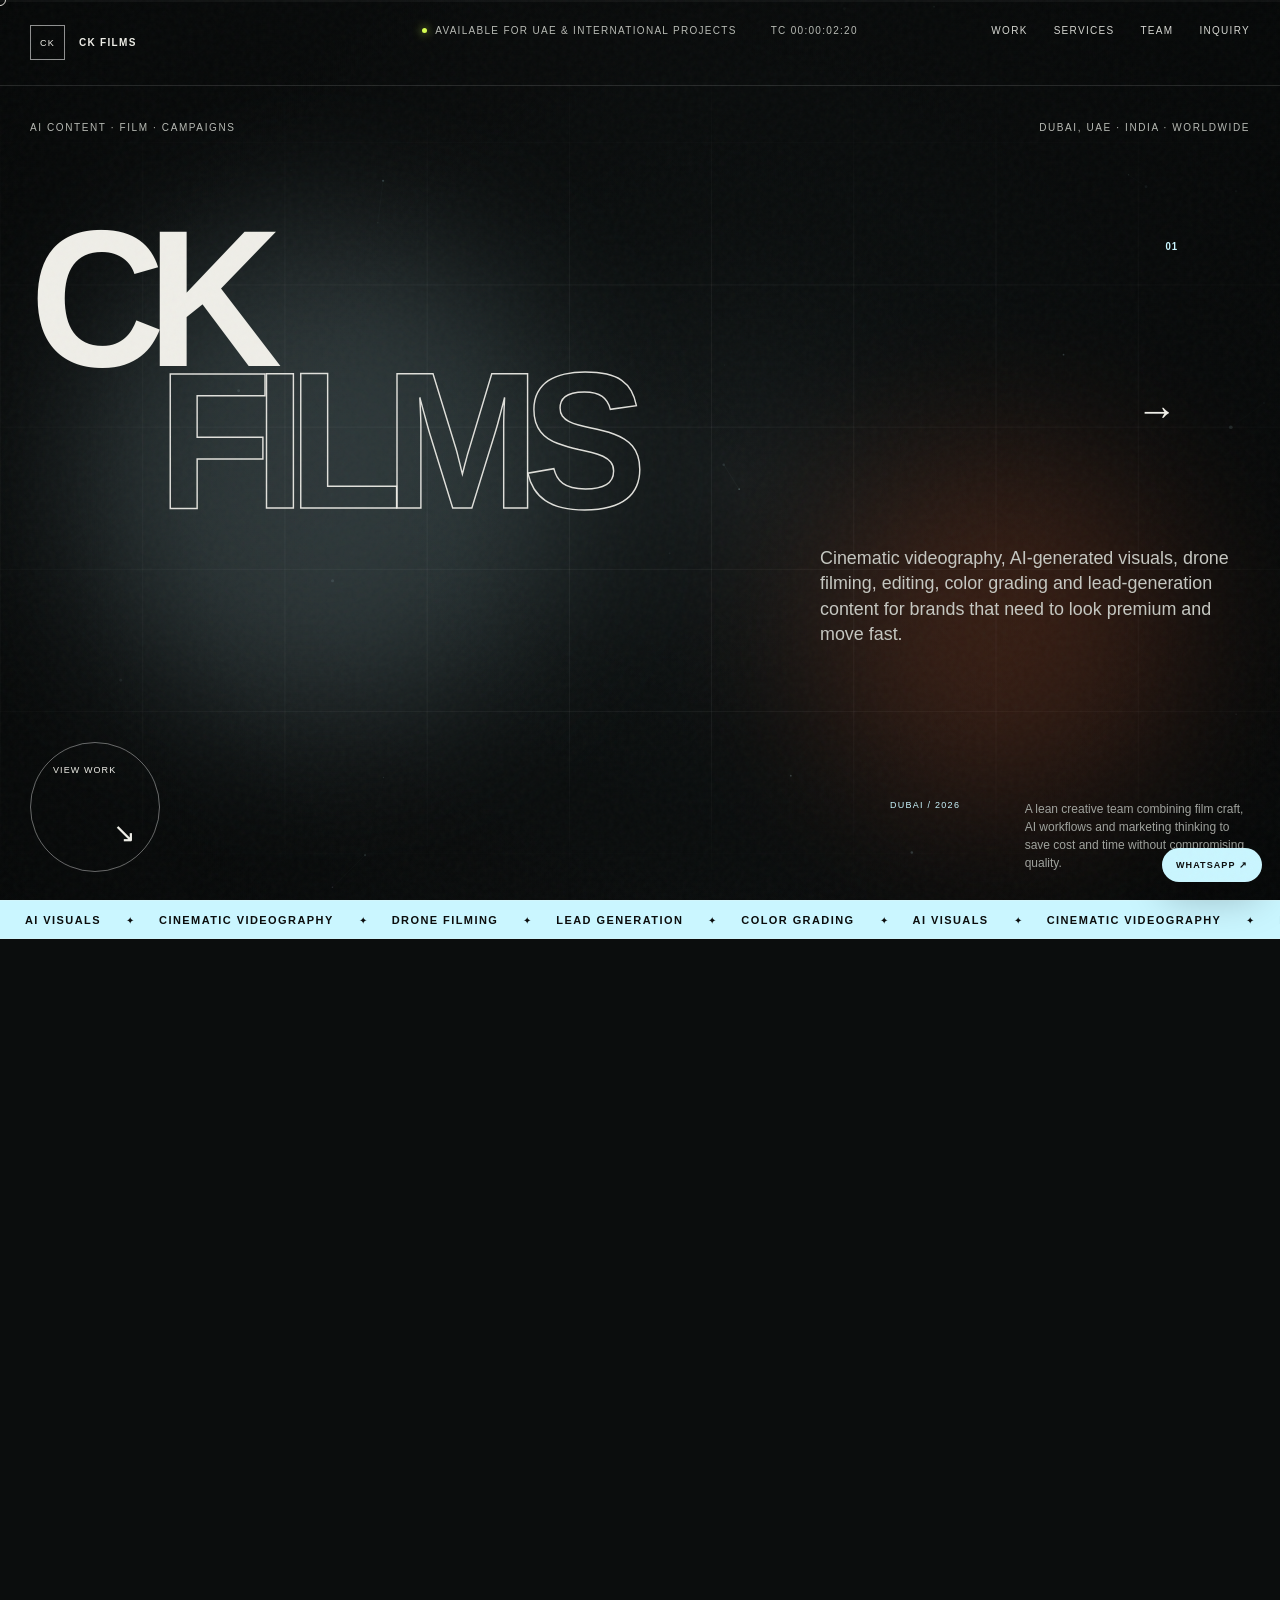
==== _qa/baseline/index.html @ 1fedb95a "Improve responsive layouts, motion lifecycle and portrait delivery" ====
<!doctype html>
<html lang="en">
<head>
  <meta charset="utf-8" />
  <meta name="viewport" content="width=device-width, initial-scale=1" />
  <meta name="description" content="CK FILMS — AI visuals, cinematic videography, aerial filming, editing, color grading and lead-generation content for brands, creators and organisations in the UAE and beyond." />
  <meta property="og:title" content="CK FILMS — Cinematic Content & AI Visual Studio" />
  <meta property="og:description" content="A Dubai-based creative studio for AI content, brand films, commercial video, drone filming, editing and lead-generation campaigns." />
  <meta property="og:type" content="website" />
  <title>CK FILMS — Cinematic Content & AI Visual Studio</title>
  <link rel="stylesheet" href="styles.css" />
  <link rel="stylesheet" href="phase1.css" />
</head>
<body>
  <div class="noise" aria-hidden="true"></div>
  <div class="scroll-progress" aria-hidden="true"><span></span></div>

  <div class="loader" id="loader" aria-label="Loading website">
    <button class="loader-skip" id="skipLoader" type="button">Skip sequence</button>
    <div class="loader-topline"><span>CK FILMS</span><span class="loader-rec"><i></i> INITIALIZING</span></div>
    <div class="loader-center"><div class="loader-mark" aria-hidden="true">CK<span>/</span>F</div><p>Visuals engineered for attention.</p></div>
    <div class="loader-bottom"><span id="loaderStatus">Rendering signal</span><strong><span id="loaderPercent">0</span>%</strong></div>
    <div class="loader-bar"><span id="loaderBar"></span></div>
  </div>

  <div class="cursor" id="cursor" aria-hidden="true"></div>
  <div class="cursor-label" id="cursorLabel" aria-hidden="true">VIEW</div>

  <header class="site-header" id="top">
    <a class="brand" href="#top" aria-label="CK FILMS home"><span class="brand-mark">CK</span><span class="brand-name">CK FILMS</span></a>
    <div class="header-meta"><span class="status"><i></i> Available for UAE & international projects</span><span class="timecode" id="timecode">TC 00:00:00:00</span></div>
    <nav class="nav" aria-label="Primary navigation"><a href="#work">Work</a><a href="#services">Services</a><a href="#team">Team</a><a href="#contact">Inquiry</a></nav>
  </header>

  <main>
    <section class="hero" aria-labelledby="hero-title">
      <canvas id="signalCanvas" aria-hidden="true"></canvas>
      <div class="hero-grid" aria-hidden="true"></div>
      <div class="hero-orb orb-one" aria-hidden="true"></div>
      <div class="hero-orb orb-two" aria-hidden="true"></div>

      <div class="hero-kicker reveal"><span>AI content · film · campaigns</span><span>Dubai, UAE · India · Worldwide</span></div>

      <div class="hero-title-wrap">
        <h1 id="hero-title" class="hero-title" aria-label="CK Films"><span class="line line-one"><span>CK</span><em>01</em></span><span class="line line-two"><span>FILMS</span><em>→</em></span></h1>
        <p class="hero-sub reveal">Cinematic videography, AI-generated visuals, drone filming, editing, color grading and lead-generation content for brands that need to look premium and move fast.</p>
      </div>

      <div class="hero-bottom reveal"><a class="round-link magnetic" href="#work"><span>View work</span><b>↘</b></a><div class="hero-note"><span class="eyebrow">Dubai / 2026</span><p>A lean creative team combining film craft, AI workflows and marketing thinking to save cost and time without compromising quality.</p></div></div>
    </section>

    <div class="ticker" aria-hidden="true"><div class="ticker-track"><span>AI VISUALS</span><i>✦</i><span>CINEMATIC VIDEOGRAPHY</span><i>✦</i><span>DRONE FILMING</span><i>✦</i><span>LEAD GENERATION</span><i>✦</i><span>COLOR GRADING</span><i>✦</i><span>AI VISUALS</span><i>✦</i><span>CINEMATIC VIDEOGRAPHY</span><i>✦</i><span>DRONE FILMING</span><i>✦</i><span>LEAD GENERATION</span><i>✦</i><span>COLOR GRADING</span><i>✦</i></div></div>

    <section class="manifesto section-pad" id="studio">
      <div class="section-index reveal"><span>01</span><span>Studio signal</span></div>
      <div class="manifesto-copy">
        <p class="big-copy split-reveal">Not just content. <span>Commercial visuals with cinematic pressure.</span> We help brands, creators and organisations turn attention into trust, inquiries and action.</p>
        <div class="manifesto-details reveal">
          <p>CK FILMS works across production, post-production, AI content, marketing campaigns, events, product shoots, surveying, social media visuals and personal branding.</p>
          <dl><div><dt>9+</dt><dd>Years collective experience</dd></div><div><dt>UAE</dt><dd>Dubai-based production</dd></div><div><dt>AI</dt><dd>Future-ready workflows</dd></div></dl>
        </div>
      </div>
    </section>

    <section class="work section-pad" id="work">
      <div class="section-heading reveal"><div class="section-index"><span>02</span><span>Selected work</span></div><h2>Portfolio built<br><i>across</i> film, property and campaigns.</h2><p>Public work samples from cinema, real estate, government events, documentary and lead-generation campaigns.</p></div>
      <div class="portfolio-grid">
        <article class="portfolio-card interactive-card reveal" data-cursor="WATCH"><a href="https://youtu.be/6HrCQSFXD7U" target="_blank" rel="noopener"><figure class="project-visual portfolio-thumb"><img src="https://i.ytimg.com/vi/6HrCQSFXD7U/maxresdefault.jpg" onerror="this.onerror=null;this.src='https://i.ytimg.com/vi/6HrCQSFXD7U/hqdefault.jpg'" alt="Guthlee Ladoo film thumbnail" loading="lazy" /><span>WATCH ↗</span></figure><div class="portfolio-info"><span>01 / Bollywood Film · India</span><h3>Guthlee Ladoo</h3><p>Hindi social drama centred on education, dignity and caste barriers. Role: Aerial Filming Department & Assistant Camera for UV Films.</p></div></a></article>
        <article class="portfolio-card interactive-card reveal" data-cursor="WATCH"><a href="https://youtu.be/RdXwJOq5CfM" target="_blank" rel="noopener"><figure class="project-visual portfolio-thumb"><img src="https://i.ytimg.com/vi/RdXwJOq5CfM/maxresdefault.jpg" onerror="this.onerror=null;this.src='https://i.ytimg.com/vi/RdXwJOq5CfM/hqdefault.jpg'" alt="Top Listings with Ali and Ankita property showcase thumbnail" loading="lazy" /><span>WATCH ↗</span></figure><div class="portfolio-info"><span>02 / Property Showcase · Dubai</span><h3>Top Listings with Ali & Ankita</h3><p>Personal-brand property showcase designed to present real estate with polish, pace and on-camera credibility.</p></div></a></article>
        <article class="portfolio-card interactive-card reveal" data-cursor="WATCH"><a href="https://youtu.be/1StlMoqZpOc" target="_blank" rel="noopener"><figure class="project-visual portfolio-thumb"><img src="https://i.ytimg.com/vi/1StlMoqZpOc/maxresdefault.jpg" onerror="this.onerror=null;this.src='https://i.ytimg.com/vi/1StlMoqZpOc/hqdefault.jpg'" alt="Farooq Syed property showcase thumbnail" loading="lazy" /><span>WATCH ↗</span></figure><div class="portfolio-info"><span>03 / Property Showcase · Dubai</span><h3>Farooq Syed</h3><p>Real-estate personal brand video shaped for authority, clarity and premium property presentation.</p></div></a></article>
        <article class="portfolio-card interactive-card reveal" data-cursor="WATCH"><a href="https://youtu.be/qus_mx6tGi0" target="_blank" rel="noopener"><figure class="project-visual portfolio-thumb"><img src="https://i.ytimg.com/vi/qus_mx6tGi0/maxresdefault.jpg" onerror="this.onerror=null;this.src='https://i.ytimg.com/vi/qus_mx6tGi0/hqdefault.jpg'" alt="DIPLO Sports event highlights thumbnail" loading="lazy" /><span>WATCH ↗</span></figure><div class="portfolio-info"><span>04 / Event Highlights · Abu Dhabi</span><h3>DIPLO Sports</h3><p>Sports event coverage for the Ministry of Foreign Affairs, Abu Dhabi, captured as an energetic highlights film.</p></div></a></article>
        <article class="portfolio-card interactive-card reveal" data-cursor="WATCH"><a href="https://youtu.be/qw5K95T96I8" target="_blank" rel="noopener"><figure class="project-visual portfolio-thumb"><img src="https://i.ytimg.com/vi/qw5K95T96I8/maxresdefault.jpg" onerror="this.onerror=null;this.src='https://i.ytimg.com/vi/qw5K95T96I8/hqdefault.jpg'" alt="IMTIAZ Development marketing video thumbnail" loading="lazy" /><span>WATCH ↗</span></figure><div class="portfolio-info"><span>05 / Advertisement · Dubai</span><h3>IMTIAZ Development</h3><p>Marketing video for lead generation, created to make a real-estate offer feel clear, premium and action-oriented.</p></div></a></article>
        <article class="portfolio-card interactive-card reveal" data-cursor="WATCH"><a href="https://youtu.be/nFYw2ONS-O8" target="_blank" rel="noopener"><figure class="project-visual portfolio-thumb"><img src="https://i.ytimg.com/vi/nFYw2ONS-O8/maxresdefault.jpg" onerror="this.onerror=null;this.src='https://i.ytimg.com/vi/nFYw2ONS-O8/hqdefault.jpg'" alt="Mi Prabhakar documentary thumbnail" loading="lazy" /><span>WATCH ↗</span></figure><div class="portfolio-info"><span>06 / Documentary · UAE & India</span><h3>Mi Prabhakar</h3><p>Documentary project for OM Pathak Films, Los Angeles, connecting story, place and lived experience across UAE and India.</p></div></a></article>
      </div>
    </section>

    <section class="capabilities section-pad" id="services">
      <div class="section-heading compact reveal"><div class="section-index"><span>03</span><span>Services</span></div><h2>Inquiry-first services.<br>Built around your outcome.</h2></div>
      <div class="service-list">
        <article class="service-row reveal"><span class="service-no">01</span><h3>AI-Generated Visuals</h3><p>Concept visuals, campaign frames, mood films and impossible scenes built with controlled AI workflows.</p><span class="service-tag">Price on request</span></article>
        <article class="service-row reveal"><span class="service-no">02</span><h3>Lead Generation</h3><p>Video-led marketing campaigns designed to move viewers from attention to inquiry.</p><span class="service-tag">Price on request</span></article>
        <article class="service-row reveal"><span class="service-no">03</span><h3>Videography & Drone Filming</h3><p>Cinematic filming, aerial visuals, events, surveying, brand stories and commercial video production.</p><span class="service-tag">Price on request</span></article>
        <article class="service-row reveal"><span class="service-no">04</span><h3>Product & Commercial Shoots</h3><p>Photography and video assets for products, launches, websites, listings and campaigns.</p><span class="service-tag">Price on request</span></article>
        <article class="service-row reveal"><span class="service-no">05</span><h3>Reels, Shorts & Social Content</h3><p>Short-form content systems for Instagram, YouTube, personal branding and social media management.</p><span class="service-tag">Price on request</span></article>
        <article class="service-row reveal"><span class="service-no">06</span><h3>Editing & Color Grading</h3><p>DaVinci Resolve editing, color grading, finishing, thumbnails and campaign-ready delivery.</p><span class="service-tag">Price on request</span></article>
      </div>
    </section>

    <section class="process section-pad" id="method">
      <div class="process-sticky reveal"><div class="section-index"><span>04</span><span>Method</span></div><h2>From brief<br>to booked leads.</h2><p>A practical workflow for brands that need premium visuals without a slow, expensive production maze.</p></div>
      <div class="process-steps">
        <article class="reveal"><span>01 / Discover</span><h3>Clarify the outcome.</h3><p>We identify the target audience, offer, platform and action your content should create.</p></article>
        <article class="reveal"><span>02 / Design</span><h3>Shape the visual language.</h3><p>References, scripts, AI concepts, locations and production style become one clear treatment.</p></article>
        <article class="reveal"><span>03 / Produce</span><h3>Capture and generate.</h3><p>Film, drone, photography, AI visuals and post-production are combined only where they add real value.</p></article>
        <article class="reveal"><span>04 / Release</span><h3>Deliver for platforms.</h3><p>Final assets are prepared for websites, reels, YouTube, ads, WhatsApp funnels and sales conversations.</p></article>
      </div>
    </section>

    <section class="team section-pad" id="team">
      <div class="section-heading reveal"><div class="section-index"><span>05</span><span>Team</span></div><h2>Specialists across<br><i>content, film</i> and growth.</h2><p>A focused three-person creative and performance team for campaigns, content systems and cinematic production.</p></div>
      <div class="team-grid team-grid-three">
        <article class="team-card reveal">
          <figure class="team-photo"><img src="[data-uri]" alt="Ammer Afaq portrait" loading="lazy" /></figure>
          <span>Digital Marketing Manager & Content Strategy Lead</span>
          <h3>Ammer Afaq</h3>
          <p>Marketing strategy, campaign planning and digital brand growth for real estate and service-led businesses.</p>
          <a href="https://www.linkedin.com/in/filmsbyafaq" target="_blank" rel="noopener">LinkedIn ↗</a>
        </article>
        <article class="team-card reveal team-featured">
          <figure class="team-photo team-photo-varun"><img src="[data-uri]" alt="Varun Sharma portrait" loading="lazy" /></figure>
          <span>Performance Marketing Specialist</span>
          <h3>Varun Sharma</h3>
          <p>Performance marketing, paid campaigns, funnel thinking and measurable lead-generation support.</p>
          <a href="https://www.linkedin.com/in/varunsharma1992" target="_blank" rel="noopener">LinkedIn ↗</a>
        </article>
        <article class="team-card reveal">
          <figure class="team-photo team-photo-chetan"><img src="[data-uri]" alt="Chetan Kapadnis portrait" loading="lazy" /></figure>
          <span>Founder & Media Production</span>
          <h3>Chetan Kapadnis</h3>
          <p>Founder, videographer, drone filming lead, editor and media production direction for CK FILMS.</p>
          <a href="https://www.linkedin.com/in/chetankapadnis147" target="_blank" rel="noopener">LinkedIn ↗</a>
        </article>
      </div>
    </section>

    <section class="about section-pad" id="about">
      <div class="section-index reveal"><span>06</span><span>About CK FILMS</span></div>
      <div class="about-grid reveal">
        <h2>A Dubai-based creative team for film, AI and marketing content.</h2>
        <div>
          <p>CK FILMS brings together filmmakers, editors, DaVinci Resolve colorists, AI content creators, marketing specialists and drone pilots with 9+ years of collective experience across production, events, real estate, social media, product content and brand storytelling.</p>
          <p>The public brand operates with India and UAE licence coverage for video, post-production, photography and related creative services. Exact licence details can be surfaced in proposals, invoices and legal pages without making the homepage feel administrative.</p>
        </div>
      </div>
    </section>

    <section class="contact" id="contact">
      <div class="contact-glow" aria-hidden="true"></div>
      <div class="section-index reveal"><span>07</span><span>Start a project</span></div>
      <p class="contact-kicker reveal">Have a film, campaign or brand story in mind?</p>
      <a class="contact-link magnetic reveal" href="https://wa.me/971505148299" target="_blank" rel="noopener"><span>INQUIRE NOW.</span><b>↗</b></a>
      <div class="contact-layout reveal">
        <form name="project-inquiry" method="POST" data-netlify="true" netlify-honeypot="bot-field" class="inquiry-form">
          <input type="hidden" name="form-name" value="project-inquiry" />
          <p class="hidden-field"><label>Don’t fill this out: <input name="bot-field" /></label></p>
          <label>Name <input type="text" name="name" autocomplete="name" required /></label>
          <label>Email <input type="email" name="email" autocomplete="email" required /></label>
          <label>WhatsApp / Phone <input type="tel" name="phone" autocomplete="tel" /></label>
          <label>What do you need? <textarea name="message" rows="5" placeholder="Tell us about your shoot, campaign, product, event or AI visual idea." required></textarea></label>
          <button class="form-submit magnetic" type="submit">Send inquiry ↗</button>
        </form>
        <div class="contact-meta">
          <div><span>Email</span><a href="mailto:kapadnis81@gmail.com">kapadnis81@gmail.com</a></div>
          <div><span>WhatsApp</span><a href="https://wa.me/971505148299" target="_blank" rel="noopener">+971 50 514 8299</a></div>
          <div><span>Based in</span><p>Dubai, UAE</p></div>
          <div><span>Social</span><a href="https://www.instagram.com/ckfilmz" target="_blank" rel="noopener">Instagram ↗</a><a href="https://youtube.com/@ckfilmz9" target="_blank" rel="noopener">YouTube ↗</a></div>
        </div>
      </div>
    </section>
  </main>

  <footer><div class="footer-logo">CK<span>//</span>FILMS</div><div class="footer-bottom"><span>© 2026 CK FILMS</span><span class="legal-note">Public creative brand. India enterprise: CK FILMS. UAE licence: Chetan Photography Services.</span><a href="#top">Back to top ↑</a></div></footer>
  <a class="whatsapp-float" href="https://wa.me/971505148299" target="_blank" rel="noopener" aria-label="Message CK FILMS on WhatsApp">WhatsApp ↗</a>
  <script src="script.js"></script>
</body>
</html>
---- _qa/baseline/styles.css ----
:root {
  --ink: #0b0d0d;
  --paper: #efeee8;
  --muted: #989b96;
  --line: rgba(239, 238, 232, 0.18);
  --cyan: #caf6ff;
  --acid: #d7ff50;
  --orange: #ff6b35;
  --ease: cubic-bezier(.2,.8,.2,1);
}

* { box-sizing: border-box; }
html { scroll-behavior: smooth; background: var(--ink); }
body { margin: 0; color: var(--paper); background: var(--ink); font-family: Arial, Helvetica, sans-serif; overflow-x: hidden; cursor: none; }
a { color: inherit; text-decoration: none; }
button { font: inherit; }
::selection { color: var(--ink); background: var(--cyan); }

.noise {
  position: fixed; inset: 0; z-index: 200; pointer-events: none; opacity: .055;
  background-image: url("data:image/svg+xml,%3Csvg viewBox='0 0 180 180' xmlns='http://www.w3.org/2000/svg'%3E%3Cfilter id='n'%3E%3CfeTurbulence type='fractalNoise' baseFrequency='.95' numOctaves='4' stitchTiles='stitch'/%3E%3C/filter%3E%3Crect width='100%25' height='100%25' filter='url(%23n)' opacity='.6'/%3E%3C/svg%3E");
}
.scroll-progress { position: fixed; left: 0; right: 0; top: 0; height: 2px; z-index: 190; background: rgba(255,255,255,.04); }
.scroll-progress span { display: block; width: 0; height: 100%; background: var(--cyan); }

.loader { position: fixed; inset: 0; z-index: 500; background: #070808; padding: 25px 30px; display: flex; flex-direction: column; justify-content: space-between; transition: opacity .8s var(--ease), visibility .8s; }
.loader.is-hidden { opacity: 0; visibility: hidden; pointer-events: none; }
.loader-skip { position: absolute; right: 28px; top: 57px; color: #8b8d89; border: 0; background: transparent; text-transform: uppercase; letter-spacing: .16em; font-size: 10px; cursor: pointer; }
.loader-topline, .loader-bottom { display: flex; justify-content: space-between; align-items: center; text-transform: uppercase; letter-spacing: .16em; font-size: 10px; color: #a3a59f; }
.loader-rec { display: flex; align-items: center; gap: 8px; margin-right: 105px; }
.loader-rec i, .status i { display: inline-block; width: 7px; height: 7px; background: var(--orange); border-radius: 50%; box-shadow: 0 0 12px var(--orange); animation: blink 1s steps(2,end) infinite; }
.loader-center { text-align: center; }
.loader-mark { font-size: clamp(74px, 15vw, 220px); line-height: .78; letter-spacing: -.11em; font-weight: 900; transform: scaleX(.82); }
.loader-mark span { color: var(--cyan); font-weight: 300; }
.loader-center p { margin: 36px 0 0; text-transform: uppercase; letter-spacing: .36em; font-size: 10px; color: #7d7f7a; }
.loader-bottom strong { font-size: 20px; color: var(--paper); }
.loader-bar { position: absolute; left: 30px; right: 30px; bottom: 13px; height: 1px; background: #282a28; }
.loader-bar span { display: block; width: 0; height: 100%; background: var(--cyan); transition: width .1s linear; }
@keyframes blink { 50% { opacity: .25; } }

.cursor { position: fixed; left: 0; top: 0; width: 12px; height: 12px; border: 1px solid var(--paper); border-radius: 50%; pointer-events: none; z-index: 400; transform: translate(-50%, -50%); transition: width .25s var(--ease), height .25s var(--ease), border-color .25s, background .25s; mix-blend-mode: difference; }
.cursor.is-active { width: 74px; height: 74px; background: var(--paper); border-color: var(--paper); }
.cursor-label { position: fixed; left: 0; top: 0; z-index: 401; pointer-events: none; color: var(--ink); font-size: 9px; font-weight: 700; letter-spacing: .14em; opacity: 0; transform: translate(-50%, -50%); transition: opacity .2s; }
.cursor-label.is-active { opacity: 1; }

.site-header { position: absolute; z-index: 100; top: 0; left: 0; right: 0; padding: 25px 30px; display: grid; grid-template-columns: 1fr auto 1fr; align-items: start; border-bottom: 1px solid rgba(255,255,255,.12); font-size: 10px; text-transform: uppercase; letter-spacing: .13em; }
.brand { display: flex; align-items: center; gap: 14px; }
.brand-mark { display: grid; place-items: center; width: 35px; height: 35px; border: 1px solid rgba(255,255,255,.55); font-size: 9px; }
.brand-name { font-weight: 700; }
.header-meta { display: flex; gap: 34px; align-items: center; color: #b8bbb5; }
.status { display: flex; align-items: center; gap: 8px; }
.status i { width: 5px; height: 5px; background: var(--acid); box-shadow: 0 0 10px var(--acid); }
.nav { justify-self: end; display: flex; gap: 26px; }
.nav a { position: relative; color: #d6d7d2; }
.nav a::after { content: ""; position: absolute; left: 0; right: 100%; bottom: -6px; height: 1px; background: var(--cyan); transition: right .3s var(--ease); }
.nav a:hover::after { right: 0; }

.hero { position: relative; min-height: 100svh; overflow: hidden; padding: 122px 30px 28px; display: flex; flex-direction: column; justify-content: space-between; isolation: isolate; }
#signalCanvas { position: absolute; inset: 0; width: 100%; height: 100%; z-index: -5; opacity: .52; }
.hero::after { content: ""; position: absolute; inset: 0; z-index: -3; background: radial-gradient(circle at 50% 58%, transparent 10%, rgba(5,7,7,.24) 50%, rgba(5,7,7,.9) 100%); }
.hero-grid { position: absolute; z-index: -4; inset: 0; background-image: linear-gradient(rgba(255,255,255,.055) 1px, transparent 1px), linear-gradient(90deg, rgba(255,255,255,.055) 1px, transparent 1px); background-size: 11.111vw 11.111vw; mask-image: linear-gradient(to bottom, transparent 4%, black 30%, black 80%, transparent 100%); }
.hero-orb { position: absolute; z-index: -2; border-radius: 50%; filter: blur(80px); opacity: .18; animation: drift 12s ease-in-out infinite alternate; }
.orb-one { width: 38vw; height: 38vw; background: var(--cyan); left: 6%; top: 26%; }
.orb-two { width: 28vw; height: 28vw; background: var(--orange); right: 8%; bottom: 10%; animation-delay: -5s; }
@keyframes drift { to { transform: translate3d(8vw,-5vh,0) scale(1.15); } }
.hero-kicker { display: flex; justify-content: space-between; color: #b7bab4; font-size: 10px; letter-spacing: .16em; text-transform: uppercase; }
.hero-title-wrap { margin-top: auto; margin-bottom: auto; }
.hero-title { margin: 0; font-size: clamp(78px, 15.2vw, 245px); line-height: .73; letter-spacing: -.095em; font-weight: 900; text-transform: uppercase; transform: scaleX(.96); transform-origin: left center; }
.hero-title .line { display: flex; align-items: flex-start; justify-content: space-between; overflow: hidden; }
.hero-title .line > span { display: block; }
.hero-title em { font-style: normal; font-size: 10px; line-height: 1; letter-spacing: .08em; color: var(--cyan); margin: 1.4em 2% 0 12px; }
.line-two { padding-left: 10.4vw; color: transparent; -webkit-text-stroke: 1.5px rgba(239,238,232,.93); }
.line-two em { -webkit-text-stroke: 0; font-size: .22em; color: var(--paper); margin-top: .45em; }
.hero-sub { width: min(430px, 78vw); margin: 34px 0 0 auto; font-size: clamp(15px, 1.4vw, 22px); line-height: 1.42; color: #c5c7c1; }
.hero-bottom { display: flex; justify-content: space-between; align-items: end; }
.round-link { width: 130px; height: 130px; border-radius: 50%; border: 1px solid rgba(255,255,255,.38); display: flex; flex-direction: column; justify-content: space-between; padding: 22px; text-transform: uppercase; font-size: 9px; letter-spacing: .12em; transition: color .3s, background .3s, transform .2s; }
.round-link:hover { background: var(--cyan); color: var(--ink); border-color: var(--cyan); }
.round-link b { font-size: 27px; font-weight: 300; align-self: flex-end; }
.hero-note { width: min(360px, 45vw); display: grid; grid-template-columns: 1fr 2fr; gap: 22px; }
.eyebrow { font-size: 9px; text-transform: uppercase; letter-spacing: .14em; color: var(--cyan); }
.hero-note p { margin: 0; font-size: 12px; line-height: 1.5; color: #9fa29d; }

.ticker { overflow: hidden; border-top: 1px solid var(--line); border-bottom: 1px solid var(--line); background: var(--cyan); color: var(--ink); }
.ticker-track { display: flex; align-items: center; width: max-content; animation: ticker 30s linear infinite; padding: 13px 0 12px; }
.ticker span { font-size: 11px; font-weight: 700; letter-spacing: .13em; margin: 0 25px; }
.ticker i { font-style: normal; font-size: 10px; }
@keyframes ticker { to { transform: translateX(-50%); } }

.section-pad { padding: 145px 30px; }
.section-index { display: flex; gap: 23px; text-transform: uppercase; letter-spacing: .14em; font-size: 9px; color: #898c87; }
.section-index span:first-child { color: var(--cyan); }
.manifesto { display: grid; grid-template-columns: 2fr 8fr; gap: 30px; border-bottom: 1px solid var(--line); }
.big-copy { margin: 0; max-width: 1150px; font-size: clamp(42px, 6.5vw, 105px); line-height: .98; letter-spacing: -.055em; }
.big-copy span { font-family: Georgia, 'Times New Roman', serif; font-style: italic; color: var(--cyan); }
.manifesto-details { margin-top: 105px; display: grid; grid-template-columns: 1fr 1.5fr; gap: 10vw; align-items: end; }
.manifesto-details > p { margin: 0; max-width: 480px; font-size: clamp(16px, 1.8vw, 26px); line-height: 1.45; color: #adafaa; }
.manifesto-details dl { margin: 0; display: grid; grid-template-columns: repeat(3,1fr); border-top: 1px solid var(--line); }
.manifesto-details dl div { padding: 24px 15px 0 0; }
.manifesto-details dt { font-size: clamp(35px, 5vw, 76px); letter-spacing: -.06em; }
.manifesto-details dd { margin: 8px 0 0; font-size: 9px; color: #858883; text-transform: uppercase; letter-spacing: .12em; }

.section-heading { display: grid; grid-template-columns: 2fr 5fr 2fr; gap: 30px; align-items: end; margin-bottom: 80px; }
.section-heading h2 { margin: 0; font-size: clamp(55px, 8vw, 126px); line-height: .85; letter-spacing: -.07em; font-weight: 700; }
.section-heading h2 i { font-family: Georgia, 'Times New Roman', serif; font-weight: 400; color: var(--cyan); }
.section-heading > p { color: #959892; font-size: 13px; line-height: 1.6; }
.projects { display: grid; gap: 130px; }
.project-card { width: 82%; }
.project-card:nth-child(even) { margin-left: auto; width: 69%; }
.project-card a { display: block; }
.project-visual { position: relative; overflow: hidden; aspect-ratio: 16/9; background: #121616; border: 1px solid rgba(255,255,255,.12); transform-style: preserve-3d; transition: transform .3s var(--ease); }
.project-visual::after { content: ""; position: absolute; inset: 0; background: linear-gradient(180deg, rgba(0,0,0,.05), rgba(0,0,0,.4)); pointer-events: none; }
.visual-copy { position: absolute; inset: 0; z-index: 4; padding: 28px; display: flex; flex-direction: column; justify-content: space-between; }
.visual-copy span, .visual-copy small { font-size: 9px; letter-spacing: .15em; text-transform: uppercase; }
.visual-copy strong { align-self: center; text-align: center; font-size: clamp(48px, 8vw, 130px); line-height: .76; letter-spacing: -.07em; text-shadow: 0 8px 40px rgba(0,0,0,.5); }
.visual-copy small { align-self: flex-end; }
.project-a .project-visual { background: radial-gradient(circle at 62% 38%, #577178 0, #1e3337 14%, #111719 37%, #070909 80%); }
.planet { position: absolute; width: 34%; aspect-ratio: 1; border-radius: 50%; right: 12%; top: 18%; background: radial-gradient(circle at 32% 28%, #e3f9ff 0, #5f777d 18%, #263539 42%, #060707 72%); box-shadow: -18px 12px 50px rgba(202,246,255,.18); }
.horizon { position: absolute; left: -5%; right: -5%; bottom: -12%; height: 38%; background: radial-gradient(ellipse at center top, rgba(202,246,255,.45), #0b0d0d 55%); transform: rotate(-2deg); }
.scanline { position: absolute; z-index: 5; top: 0; bottom: 0; width: 1px; background: rgba(202,246,255,.6); box-shadow: 0 0 18px var(--cyan); animation: scan 5s ease-in-out infinite; }
@keyframes scan { 0%,100% { left: 8%; opacity: 0; } 10%,90% { opacity: 1; } 50% { left: 92%; } }
.project-b .project-visual { background: linear-gradient(135deg, #181117, #2d181a 34%, #0e2226 70%, #060707); }
.project-b .project-visual::before { content: ""; position: absolute; inset: 0; background: repeating-linear-gradient(90deg, transparent 0 11%, rgba(202,246,255,.09) 11% 11.2%); transform: skewX(-12deg) scale(1.2); }
.silhouette { position: absolute; left: 43%; bottom: -7%; width: 23%; height: 75%; border-radius: 46% 46% 10% 10%; background: linear-gradient(90deg, #050505, #121717 47%, #030303); filter: drop-shadow(0 0 18px rgba(255,72,42,.35)); }
.silhouette::before { content: ""; position: absolute; left: 23%; top: -20%; width: 54%; aspect-ratio: .86; border-radius: 50%; background: #050505; }
.rain { position: absolute; inset: -30%; transform: rotate(12deg); background: repeating-linear-gradient(90deg, transparent 0 16px, rgba(202,246,255,.14) 17px, transparent 18px 31px); animation: rain 1.6s linear infinite; }
.rain-two { opacity: .4; animation-duration: 2.3s; transform: rotate(12deg) scale(1.4); }
@keyframes rain { to { translate: 60px 90px; } }
.project-c .project-visual { background: radial-gradient(circle at center, #305259 0, #19272a 24%, #0a0d0e 60%); }
.ring { position: absolute; border: 1px solid rgba(202,246,255,.7); border-radius: 50%; left: 50%; top: 50%; transform: translate(-50%,-50%) rotateX(68deg); box-shadow: 0 0 20px rgba(202,246,255,.22), inset 0 0 20px rgba(202,246,255,.08); }
.ring-one { width: 62%; aspect-ratio: 1; animation: pulseRing 4s ease-in-out infinite; }
.ring-two { width: 40%; aspect-ratio: 1; animation: pulseRing 4s 1s ease-in-out infinite; }
.ring-three { width: 18%; aspect-ratio: 1; background: radial-gradient(circle, var(--cyan), transparent 68%); animation: pulseRing 4s 2s ease-in-out infinite; }
@keyframes pulseRing { 50% { transform: translate(-50%,-50%) rotateX(58deg) scale(1.12); opacity: .45; } }
.project-info { padding-top: 19px; display: grid; grid-template-columns: 1.5fr 1fr auto; gap: 20px; align-items: start; }
.project-info span { font-size: 9px; text-transform: uppercase; letter-spacing: .13em; color: var(--cyan); }
.project-info h3 { font-size: clamp(27px, 3.1vw, 48px); margin: 8px 0 0; letter-spacing: -.04em; }
.project-info p { margin: 4px 0 0; color: #8c8f89; font-size: 12px; line-height: 1.5; }
.project-info b { font-size: 28px; font-weight: 300; }

.capabilities { border-top: 1px solid var(--line); }
.section-heading.compact { grid-template-columns: 2fr 8fr; }
.section-heading.compact h2 { max-width: 780px; }
.service-list { border-top: 1px solid var(--line); }
.service-row { display: grid; grid-template-columns: 1fr 4fr 3fr 1fr; gap: 28px; align-items: center; padding: 35px 0; border-bottom: 1px solid var(--line); transition: padding .35s var(--ease), background .35s; }
.service-row:hover { padding-left: 18px; padding-right: 18px; background: rgba(202,246,255,.035); }
.service-no, .service-tag { font-size: 9px; text-transform: uppercase; letter-spacing: .13em; color: #7f827d; }
.service-row h3 { margin: 0; font-size: clamp(26px, 3.2vw, 52px); letter-spacing: -.04em; }
.service-row p { margin: 0; color: #92958f; font-size: 13px; line-height: 1.55; }
.service-tag { justify-self: end; color: var(--cyan); border: 1px solid rgba(202,246,255,.25); border-radius: 999px; padding: 9px 13px; }

.process { display: grid; grid-template-columns: 1fr 1.5fr; gap: 10vw; background: var(--paper); color: var(--ink); }
.process .section-index { color: #777; }
.process .section-index span:first-child { color: #111; }
.process-sticky { align-self: start; position: sticky; top: 60px; }
.process-sticky h2 { margin: 65px 0 24px; font-size: clamp(50px, 7vw, 110px); line-height: .86; letter-spacing: -.065em; }
.process-sticky p { max-width: 340px; color: #5f625f; line-height: 1.6; }
.process-steps article { min-height: 290px; padding: 10px 0 55px; border-bottom: 1px solid rgba(0,0,0,.18); display: flex; flex-direction: column; justify-content: space-between; }
.process-steps span { font-size: 9px; letter-spacing: .13em; text-transform: uppercase; color: #747773; }
.process-steps h3 { margin: 50px 0 18px; font-size: clamp(34px, 5vw, 76px); letter-spacing: -.055em; }
.process-steps p { margin: 0; max-width: 580px; color: #5f625f; line-height: 1.6; }

.contact { position: relative; min-height: 95svh; padding: 120px 30px 45px; overflow: hidden; display: flex; flex-direction: column; justify-content: space-between; }
.contact-glow { position: absolute; width: 85vw; height: 85vw; border-radius: 50%; left: 8%; top: 15%; background: radial-gradient(circle, rgba(202,246,255,.25), rgba(202,246,255,.05) 30%, transparent 65%); filter: blur(25px); animation: drift 10s ease-in-out infinite alternate; pointer-events: none; }
.contact-kicker { position: relative; margin: auto 0 20px; font-family: Georgia, 'Times New Roman', serif; font-style: italic; font-size: clamp(24px, 3vw, 44px); color: var(--cyan); }
.contact-link { position: relative; display: flex; justify-content: space-between; align-items: center; padding: 10px 0 28px; border-bottom: 1px solid rgba(255,255,255,.38); }
.contact-link span { font-size: clamp(65px, 13.2vw, 215px); font-weight: 900; line-height: .8; letter-spacing: -.09em; }
.contact-link b { font-size: clamp(50px, 8vw, 120px); font-weight: 300; transition: transform .35s var(--ease); }
.contact-link:hover b { transform: rotate(45deg); }
.contact-meta { position: relative; display: grid; grid-template-columns: repeat(3,1fr); gap: 30px; padding-top: 55px; }
.contact-meta div { display: flex; flex-direction: column; gap: 10px; }
.contact-meta span { font-size: 9px; text-transform: uppercase; letter-spacing: .13em; color: #7f827d; }
.contact-meta p, .contact-meta a { margin: 0; font-size: 13px; }
footer { border-top: 1px solid var(--line); padding: 60px 30px 25px; }
.footer-logo { font-size: clamp(70px, 15vw, 240px); line-height: .72; letter-spacing: -.1em; font-weight: 900; white-space: nowrap; overflow: hidden; }
.footer-logo span { color: transparent; -webkit-text-stroke: 1px var(--cyan); }
.footer-bottom { padding-top: 65px; display: flex; justify-content: space-between; font-size: 9px; text-transform: uppercase; letter-spacing: .12em; color: #777a75; }

.reveal { opacity: 0; transform: translateY(36px); transition: opacity .9s var(--ease), transform .9s var(--ease); }
.reveal.in-view { opacity: 1; transform: none; }

@media (max-width: 900px) {
  body { cursor: auto; }
  .cursor, .cursor-label { display: none; }
  .site-header { grid-template-columns: 1fr auto; padding: 18px; }
  .header-meta { display: none; }
  .nav { gap: 14px; font-size: 8px; }
  .brand-name { display: none; }
  .hero { padding: 105px 18px 20px; min-height: 800px; }
  .hero-kicker span:last-child { display: none; }
  .hero-title { font-size: clamp(68px, 21vw, 130px); line-height: .79; }
  .line-two { padding-left: 0; }
  .hero-sub { margin-left: 0; max-width: 85%; }
  .hero-bottom { align-items: end; }
  .round-link { width: 105px; height: 105px; padding: 16px; }
  .hero-note { width: 50%; display: block; }
  .hero-note .eyebrow { display: block; margin-bottom: 8px; }
  .section-pad { padding: 95px 18px; }
  .manifesto, .section-heading, .section-heading.compact { grid-template-columns: 1fr; }
  .manifesto { gap: 50px; }
  .manifesto-details { margin-top: 60px; grid-template-columns: 1fr; gap: 50px; }
  .section-heading { gap: 35px; margin-bottom: 55px; }
  .project-card, .project-card:nth-child(even) { width: 100%; margin-left: 0; }
  .projects { gap: 80px; }
  .visual-copy { padding: 16px; }
  .visual-copy strong { font-size: 14vw; }
  .project-info { grid-template-columns: 1fr auto; }
  .project-info p { display: none; }
  .service-row { grid-template-columns: 38px 1fr auto; gap: 12px; }
  .service-row p { grid-column: 2 / 4; }
  .process { grid-template-columns: 1fr; padding-left: 18px; padding-right: 18px; }
  .process-sticky { position: static; }
  .contact { padding: 90px 18px 30px; min-height: 760px; }
  .contact-link span { font-size: 18vw; }
  .contact-meta { grid-template-columns: 1fr 1fr; }
  .contact-meta div:last-child { display: none; }
  footer { padding-left: 18px; padding-right: 18px; }
}

@media (prefers-reduced-motion: reduce) {
  *, *::before, *::after { animation-duration: .01ms !important; animation-iteration-count: 1 !important; scroll-behavior: auto !important; transition-duration: .01ms !important; }
  .loader { display: none; }
  .reveal { opacity: 1; transform: none; }
}
---- _qa/baseline/phase1.css ----
@import url('mobile-service-fix.css');

/* CK FILMS Phase 1 additions */
.portfolio-grid {
  display: grid;
  grid-template-columns: repeat(2, minmax(0, 1fr));
  gap: 42px;
}
.portfolio-card { min-width: 0; }
.portfolio-card a { display: block; }
.portfolio-thumb {
  position: relative;
  margin: 0;
  overflow: hidden;
  aspect-ratio: 16 / 9;
  background: #121616;
  border: 1px solid rgba(255,255,255,.12);
  transform-style: preserve-3d;
  transition: transform .3s var(--ease), border-color .3s var(--ease);
}
.portfolio-card:hover .portfolio-thumb { border-color: rgba(202,246,255,.48); }
.portfolio-thumb::after {
  content: "";
  position: absolute;
  inset: 0;
  background: linear-gradient(180deg, rgba(0,0,0,.05), rgba(0,0,0,.58));
  pointer-events: none;
}
.portfolio-thumb img {
  width: 100%;
  height: 100%;
  object-fit: cover;
  display: block;
  opacity: .74;
  filter: saturate(.85) contrast(1.08);
  transform: scale(1.02);
  transition: transform .7s var(--ease), opacity .7s var(--ease), filter .7s var(--ease);
}
.portfolio-card:hover .portfolio-thumb img {
  opacity: .95;
  filter: saturate(1) contrast(1.05);
  transform: scale(1.07);
}
.portfolio-thumb span {
  position: absolute;
  z-index: 3;
  right: 18px;
  bottom: 16px;
  color: var(--ink);
  background: var(--cyan);
  border-radius: 999px;
  padding: 9px 12px;
  font-size: 9px;
  font-weight: 800;
  letter-spacing: .12em;
}
.portfolio-info { padding-top: 19px; }
.portfolio-info span {
  font-size: 9px;
  text-transform: uppercase;
  letter-spacing: .13em;
  color: var(--cyan);
}
.portfolio-info h3 {
  font-size: clamp(27px, 3.1vw, 48px);
  margin: 8px 0 0;
  letter-spacing: -.04em;
}
.portfolio-info p {
  margin: 10px 0 0;
  max-width: 640px;
  color: #8c8f89;
  font-size: 13px;
  line-height: 1.55;
}

.about { border-top: 1px solid var(--line); }
.about-grid {
  display: grid;
  grid-template-columns: 1.15fr 1fr;
  gap: 9vw;
  margin-top: 62px;
}
.about-grid h2 {
  margin: 0;
  font-size: clamp(44px, 7vw, 110px);
  line-height: .88;
  letter-spacing: -.065em;
}
.about-grid p {
  font-size: clamp(15px, 1.55vw, 22px);
  line-height: 1.5;
  color: #a5a8a2;
}

.team {
  border-top: 1px solid var(--line);
}
.team-grid {
  display: grid;
  grid-template-columns: repeat(3, minmax(0, 1fr));
  gap: 22px;
}
.team-card {
  position: relative;
  min-height: 560px;
  padding: 22px;
  border: 1px solid rgba(255,255,255,.13);
  background: linear-gradient(180deg, rgba(202,246,255,.035), rgba(255,255,255,.012));
  overflow: hidden;
  display: flex;
  flex-direction: column;
  justify-content: flex-end;
}
.team-card::before {
  content: "";
  position: absolute;
  inset: -28% -14% auto auto;
  width: 80%;
  aspect-ratio: 1;
  border-radius: 50%;
  background: radial-gradient(circle, rgba(202,246,255,.18), transparent 66%);
  filter: blur(8px);
  opacity: .75;
}
.team-card::after {
  content: "";
  position: absolute;
  inset: 0;
  background: linear-gradient(180deg, rgba(0,0,0,0) 35%, rgba(0,0,0,.78) 100%);
  pointer-events: none;
}
.team-card > * {
  position: relative;
  z-index: 2;
}
.team-photo {
  position: absolute;
  inset: 0 0 auto;
  height: 66%;
  margin: 0;
  overflow: hidden;
  background: #080909;
}
.team-photo::after {
  content: "";
  position: absolute;
  inset: 0;
  background: radial-gradient(circle at 50% 28%, transparent 0 36%, rgba(0,0,0,.18) 68%, rgba(0,0,0,.78) 100%);
}
.team-photo img {
  width: 100%;
  height: 100%;
  object-fit: cover;
  object-position: 50% 35%;
  display: block;
  filter: saturate(.74) contrast(1.08);
  opacity: .86;
}
.team-photo-varun img { object-position: 50% 45%; }
.team-photo-chetan img {
  object-position: 50% 28%;
  filter: grayscale(1) contrast(1.12);
}
.team-card span {
  font-size: 9px;
  text-transform: uppercase;
  letter-spacing: .13em;
  color: var(--cyan);
  line-height: 1.45;
}
.team-card h3 {
  margin: 12px 0 12px;
  font-size: clamp(32px, 3.4vw, 58px);
  letter-spacing: -.06em;
  line-height: .88;
}
.team-card p {
  margin: 0 0 18px;
  color: #a4a7a1;
  font-size: 13px;
  line-height: 1.55;
}
.team-card a {
  font-size: 9px;
  text-transform: uppercase;
  letter-spacing: .13em;
  color: #efeee8;
}
.team-featured { border-color: rgba(202,246,255,.34); }

.contact-layout {
  position: relative;
  display: grid;
  grid-template-columns: minmax(280px,520px) 1fr;
  gap: 7vw;
  align-items: start;
  padding-top: 55px;
}
.inquiry-form { display: grid; gap: 14px; }
.inquiry-form label {
  display: grid;
  gap: 8px;
  font-size: 9px;
  text-transform: uppercase;
  letter-spacing: .13em;
  color: #8f928c;
}
.inquiry-form input,
.inquiry-form textarea {
  width: 100%;
  border: 1px solid rgba(255,255,255,.18);
  background: rgba(255,255,255,.035);
  color: var(--paper);
  padding: 14px 13px;
  font: inherit;
  font-size: 14px;
  outline: none;
}
.inquiry-form input:focus,
.inquiry-form textarea:focus {
  border-color: rgba(202,246,255,.65);
}
.form-submit {
  border: 1px solid rgba(202,246,255,.5);
  background: var(--cyan);
  color: var(--ink);
  padding: 15px 18px;
  text-transform: uppercase;
  letter-spacing: .13em;
  font-size: 10px;
  font-weight: 800;
  cursor: pointer;
}
.hidden-field { display: none; }
.contact-meta { grid-template-columns: repeat(2,1fr); }
.whatsapp-float {
  position: fixed;
  right: 18px;
  bottom: 18px;
  z-index: 180;
  background: var(--cyan);
  color: var(--ink);
  border-radius: 999px;
  padding: 12px 14px;
  font-size: 9px;
  font-weight: 800;
  letter-spacing: .12em;
  text-transform: uppercase;
  box-shadow: 0 16px 38px rgba(0,0,0,.25);
}
.legal-note {
  max-width: 560px;
  line-height: 1.5;
}

/* Production performance layer: visual appearance stays the same while off-screen work is reduced. */
.scroll-progress span {
  width: 100% !important;
  transform: scaleX(0);
  transform-origin: left center;
  will-change: transform;
}
.native-cursor { cursor: auto; }
.native-cursor a,
.native-cursor button,
.native-cursor input,
.native-cursor textarea { cursor: auto; }

/* Allow the browser to skip layout/paint for sections far below the viewport. */
@supports (content-visibility: auto) {
  .manifesto,
  .work,
  .capabilities,
  .process,
  .team,
  .about,
  .contact {
    content-visibility: auto;
    contain-intrinsic-size: auto 900px;
  }
}

/* Keep expensive compositing local to the hero instead of promoting the entire document. */
.hero { contain: layout paint style; }
#signalCanvas { contain: strict; }
.portfolio-thumb,
.team-photo { contain: paint; }

@media (hover: none), (pointer: coarse) {
  body { cursor: auto; }
  .cursor,
  .cursor-label { display: none !important; }
  .portfolio-card:hover .portfolio-thumb img {
    transform: scale(1.02);
    opacity: .74;
    filter: saturate(.85) contrast(1.08);
  }
}

@media (prefers-reduced-motion: reduce) {
  html { scroll-behavior: auto; }
  *, *::before, *::after {
    animation-duration: .001ms !important;
    animation-iteration-count: 1 !important;
    transition-duration: .001ms !important;
  }
  .ticker-track { transform: none !important; }
  .hero-orb { transform: none !important; }
}

@media (max-width: 1100px) {
  .team-grid { grid-template-columns: 1fr; }
  .team-card { min-height: 520px; }
}
@media (max-width: 900px) {
  .portfolio-grid,
  .about-grid,
  .contact-layout { grid-template-columns: 1fr; }
  .portfolio-grid { gap: 58px; }
  .contact-meta { grid-template-columns: 1fr 1fr; }
  .team-card { min-height: 500px; }
  .nav { gap: 12px; }
  .nav a:nth-child(3) { display: none; }
}
@media (max-width: 560px) {
  .portfolio-grid { gap: 46px; }
  .contact-meta { grid-template-columns: 1fr; }
  .whatsapp-float { left: 18px; right: 18px; text-align: center; }
  .team-card { min-height: 460px; padding: 18px; }
  .team-photo { height: 58%; }
  .team-card h3 { font-size: 40px; }
  .footer-bottom { gap: 18px; flex-direction: column; }
  .legal-note { max-width: 100%; }
}
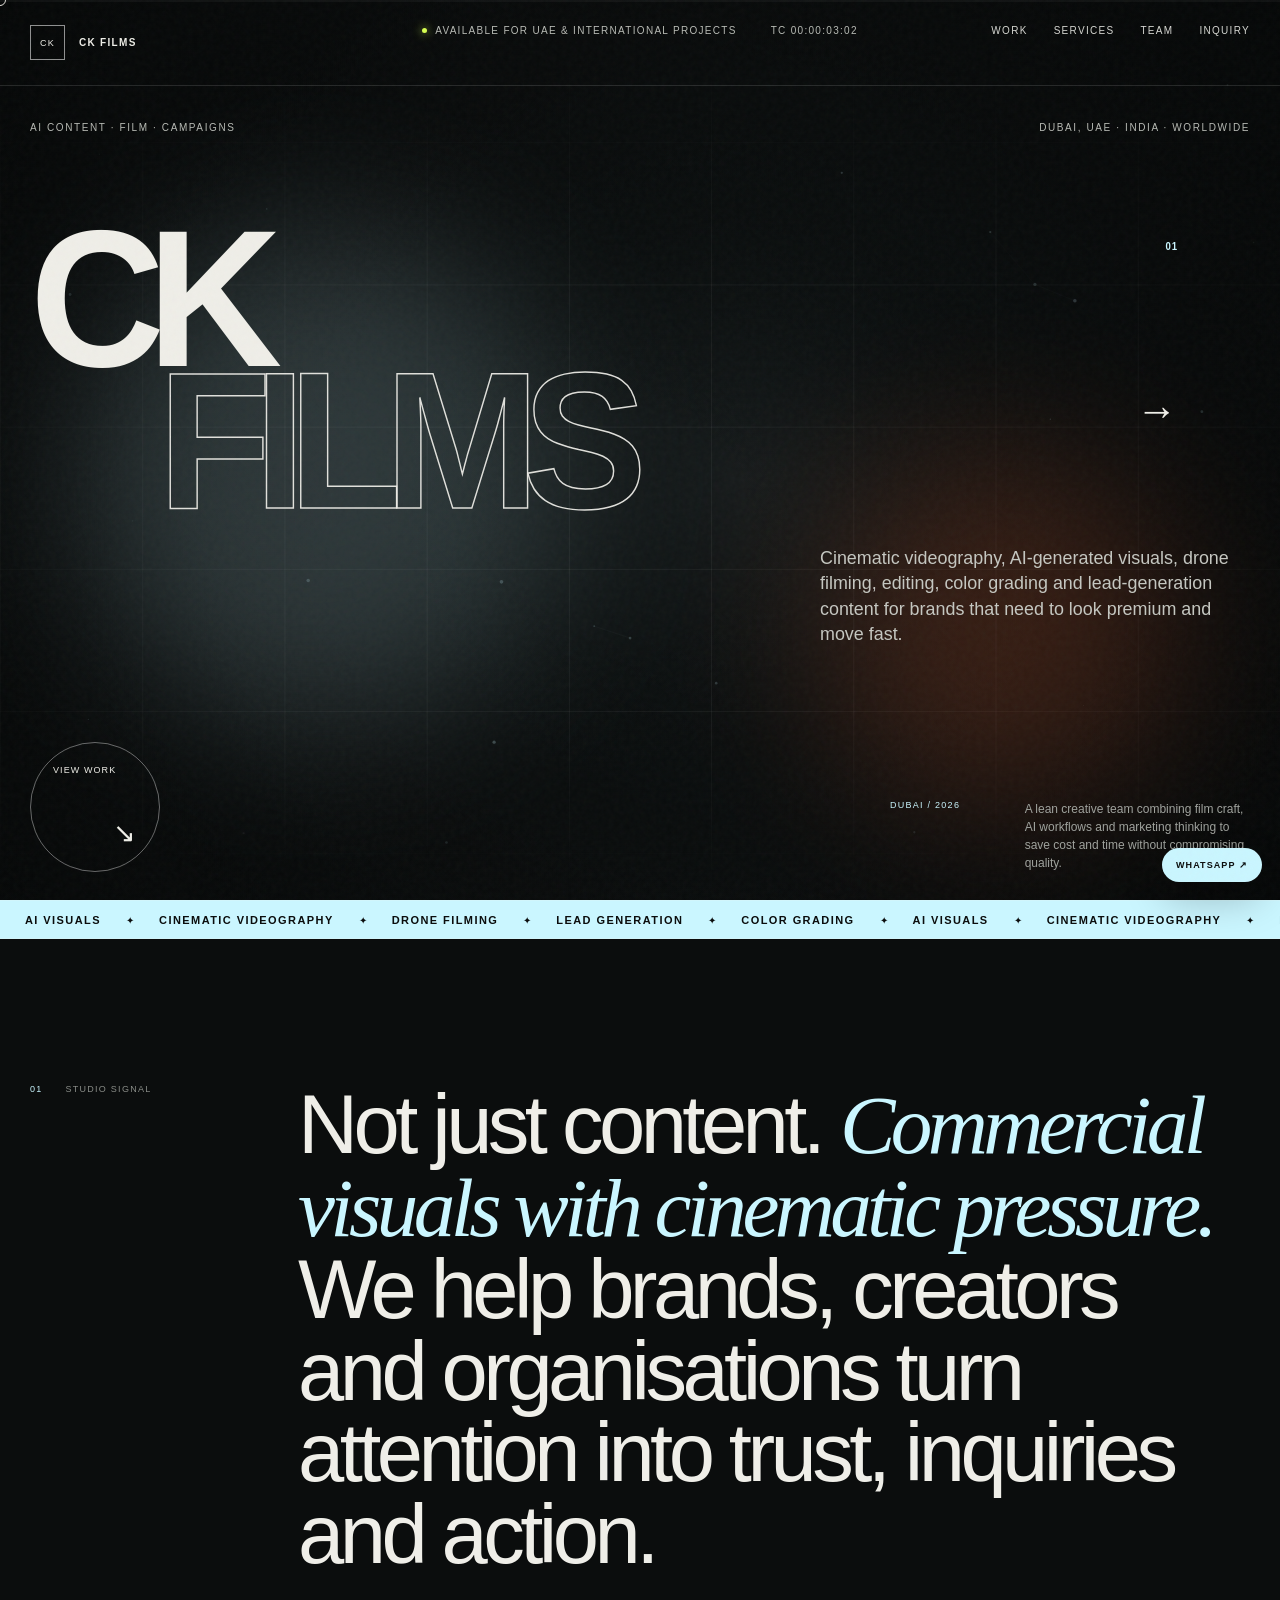
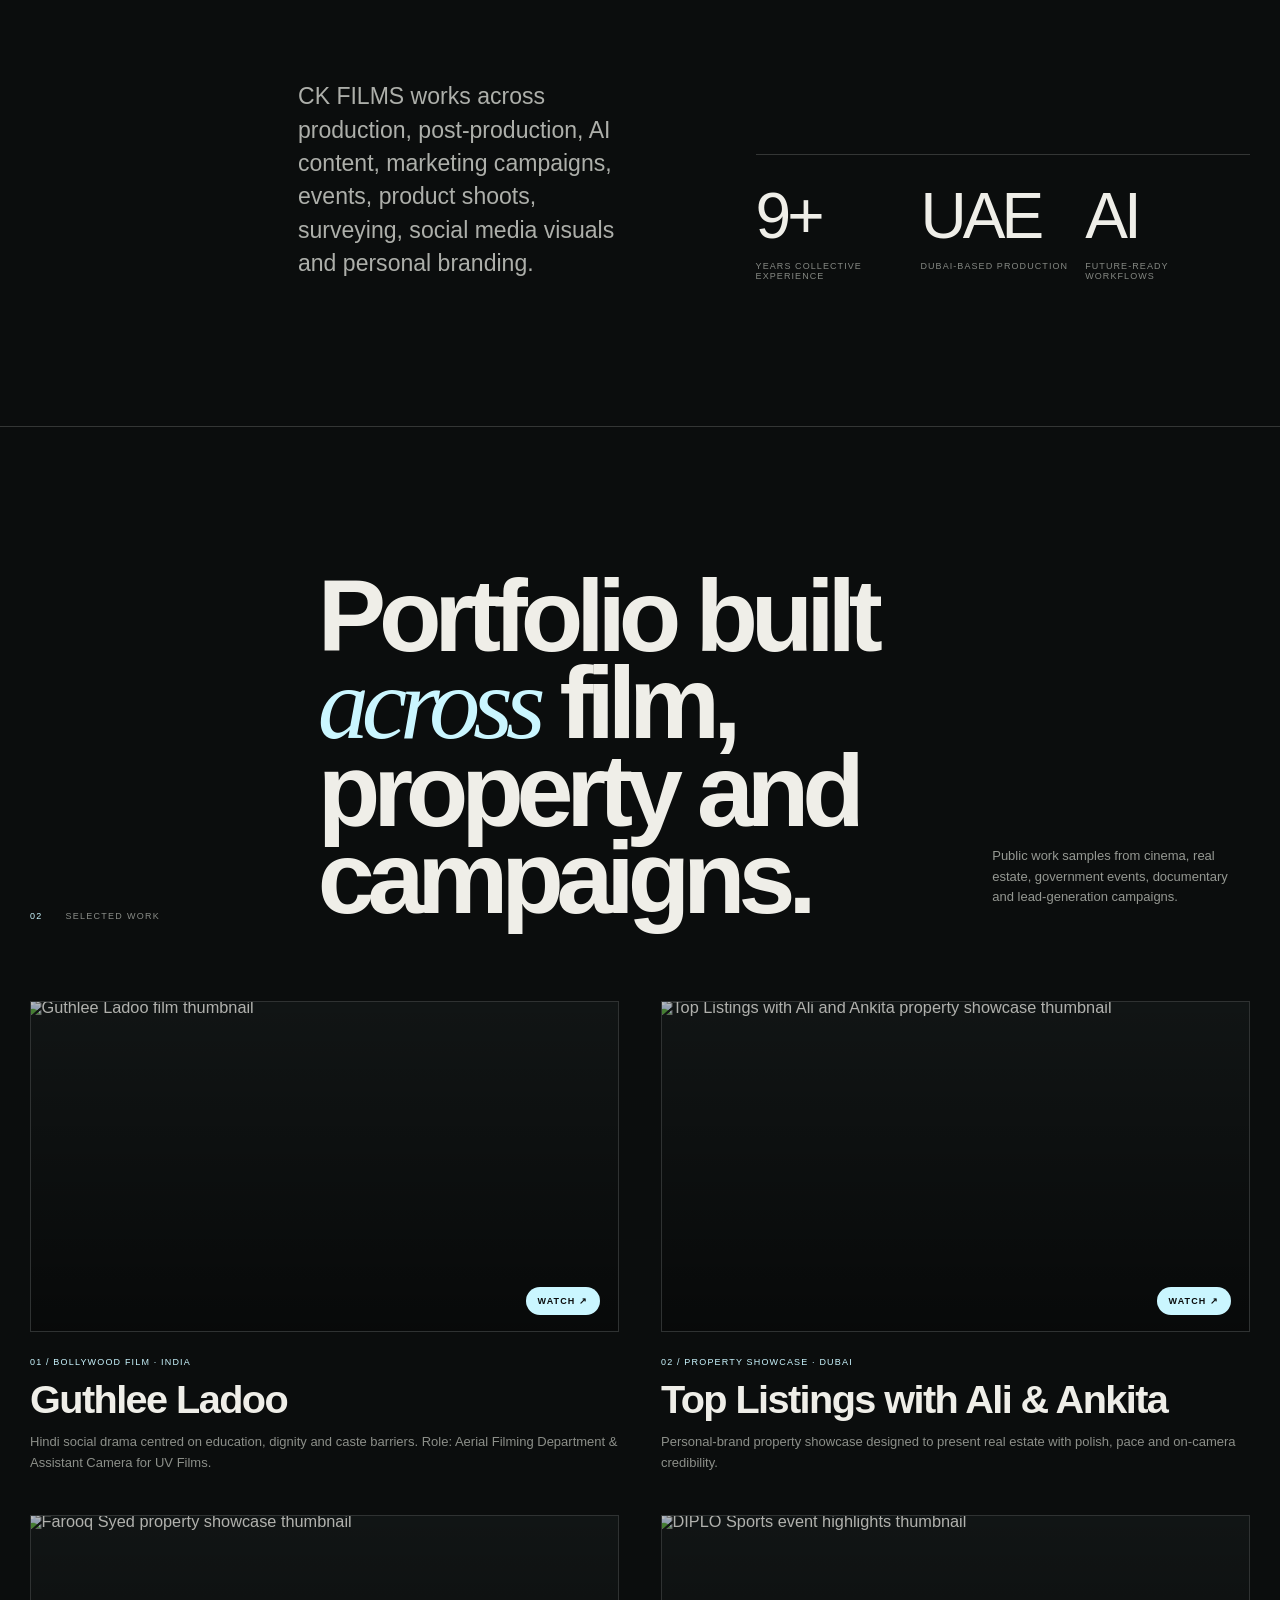
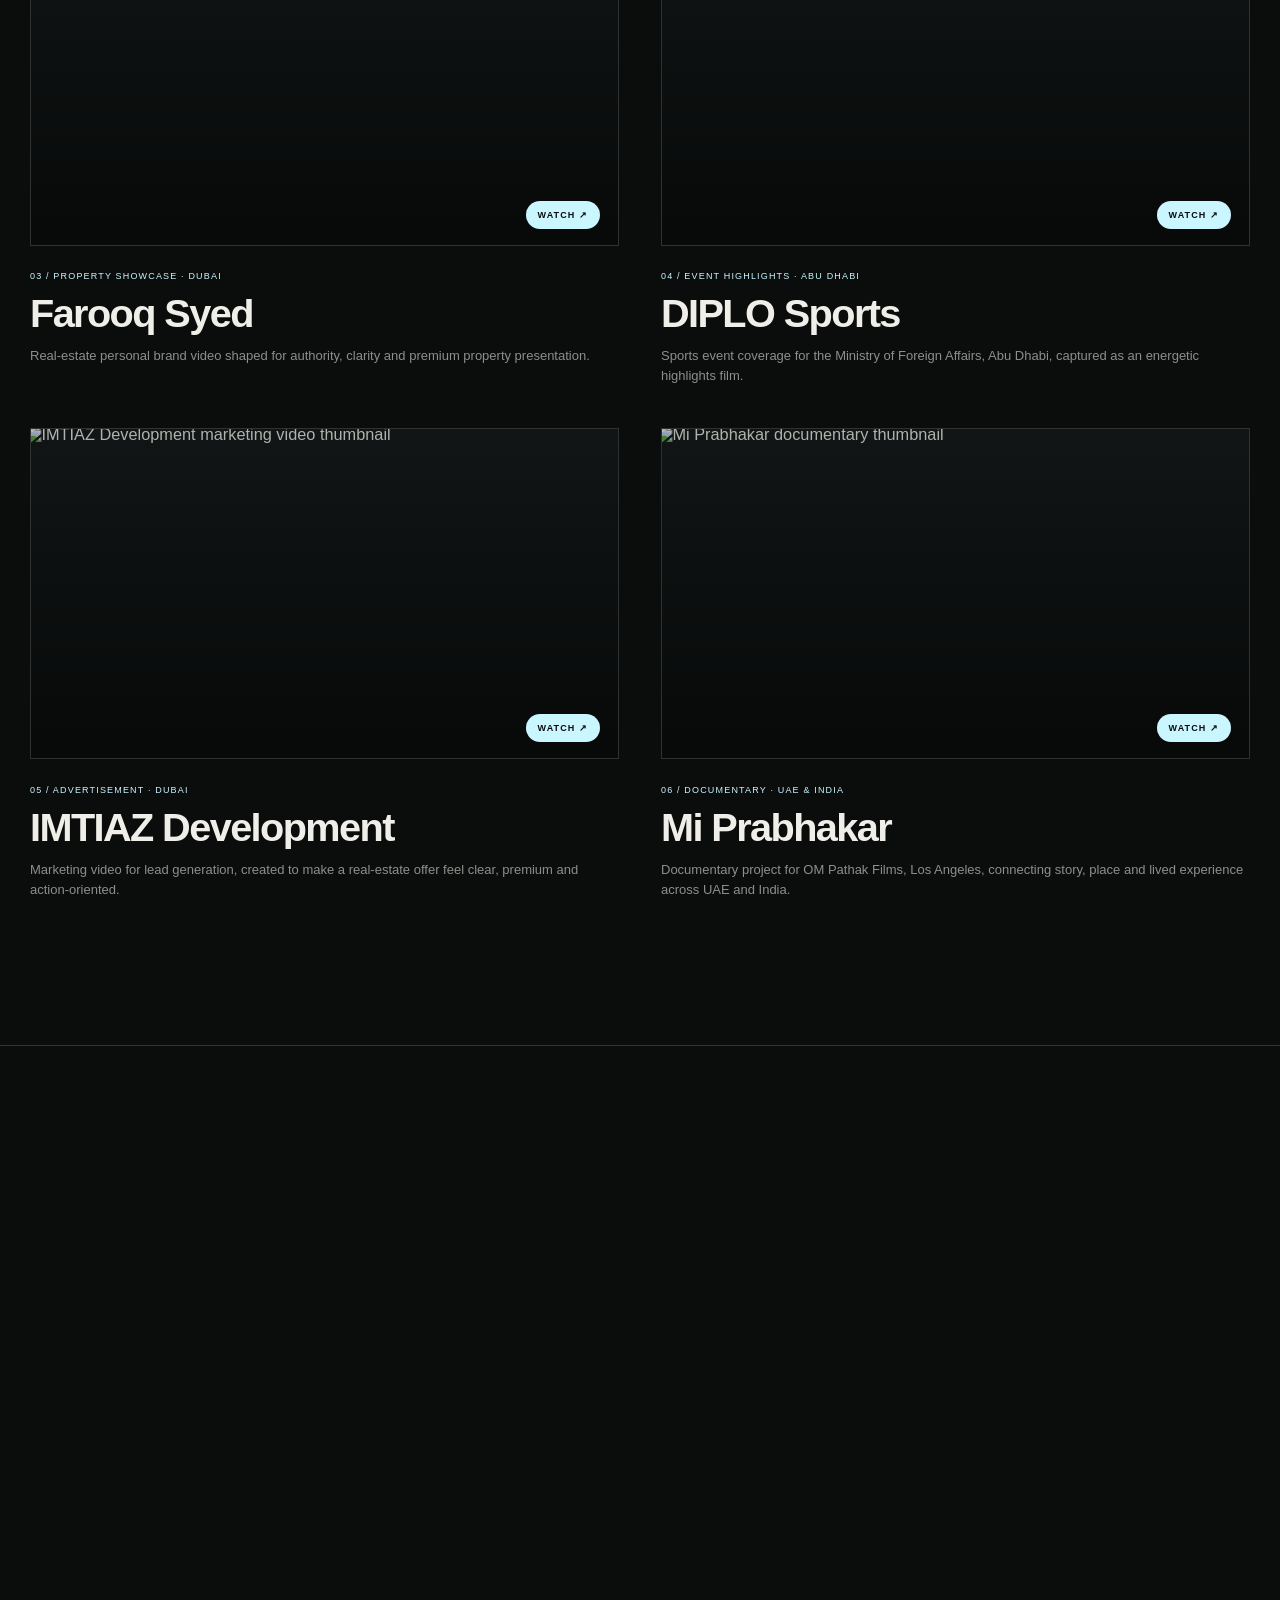
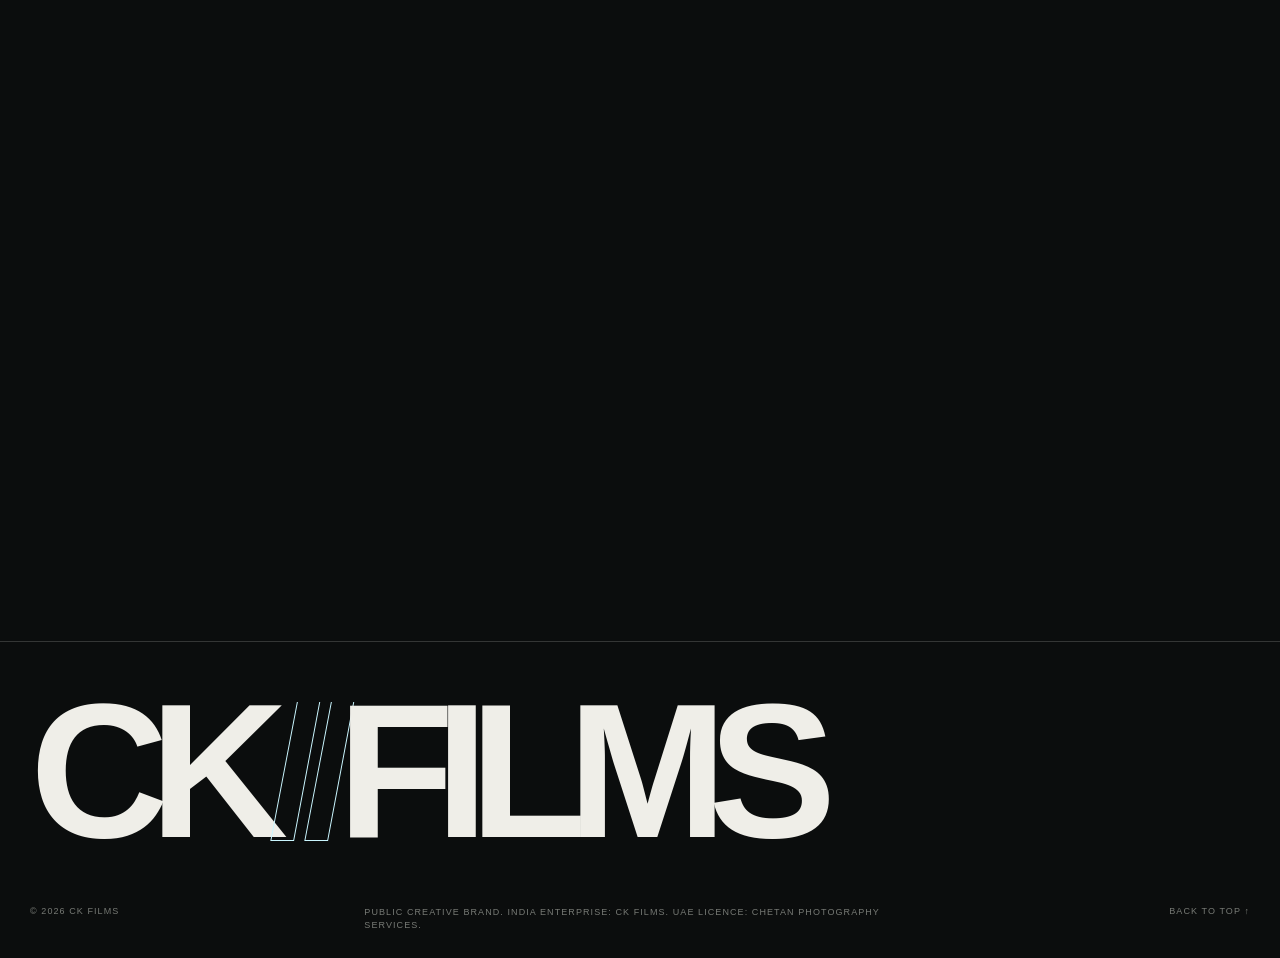
==== commit 4eae6bbb: "Refine narrow-phone footer and contact control; pause off-screen status motion" ====
--- a/_qa/baseline/index.html
+++ b/_qa/baseline/index.html
@@ -140,7 +140,7 @@
       <p class="contact-kicker reveal">Have a film, campaign or brand story in mind?</p>
       <a class="contact-link magnetic reveal" href="https://wa.me/971505148299" target="_blank" rel="noopener"><span>INQUIRE NOW.</span><b>↗</b></a>
       <div class="contact-layout reveal">
-        <form name="project-inquiry" method="POST" data-netlify="true" netlify-honeypot="bot-field" class="inquiry-form">
+        <form name="project-inquiry" method="POST"   class="inquiry-form">
           <input type="hidden" name="form-name" value="project-inquiry" />
           <p class="hidden-field"><label>Don’t fill this out: <input name="bot-field" /></label></p>
           <label>Name <input type="text" name="name" autocomplete="name" required /></label>
